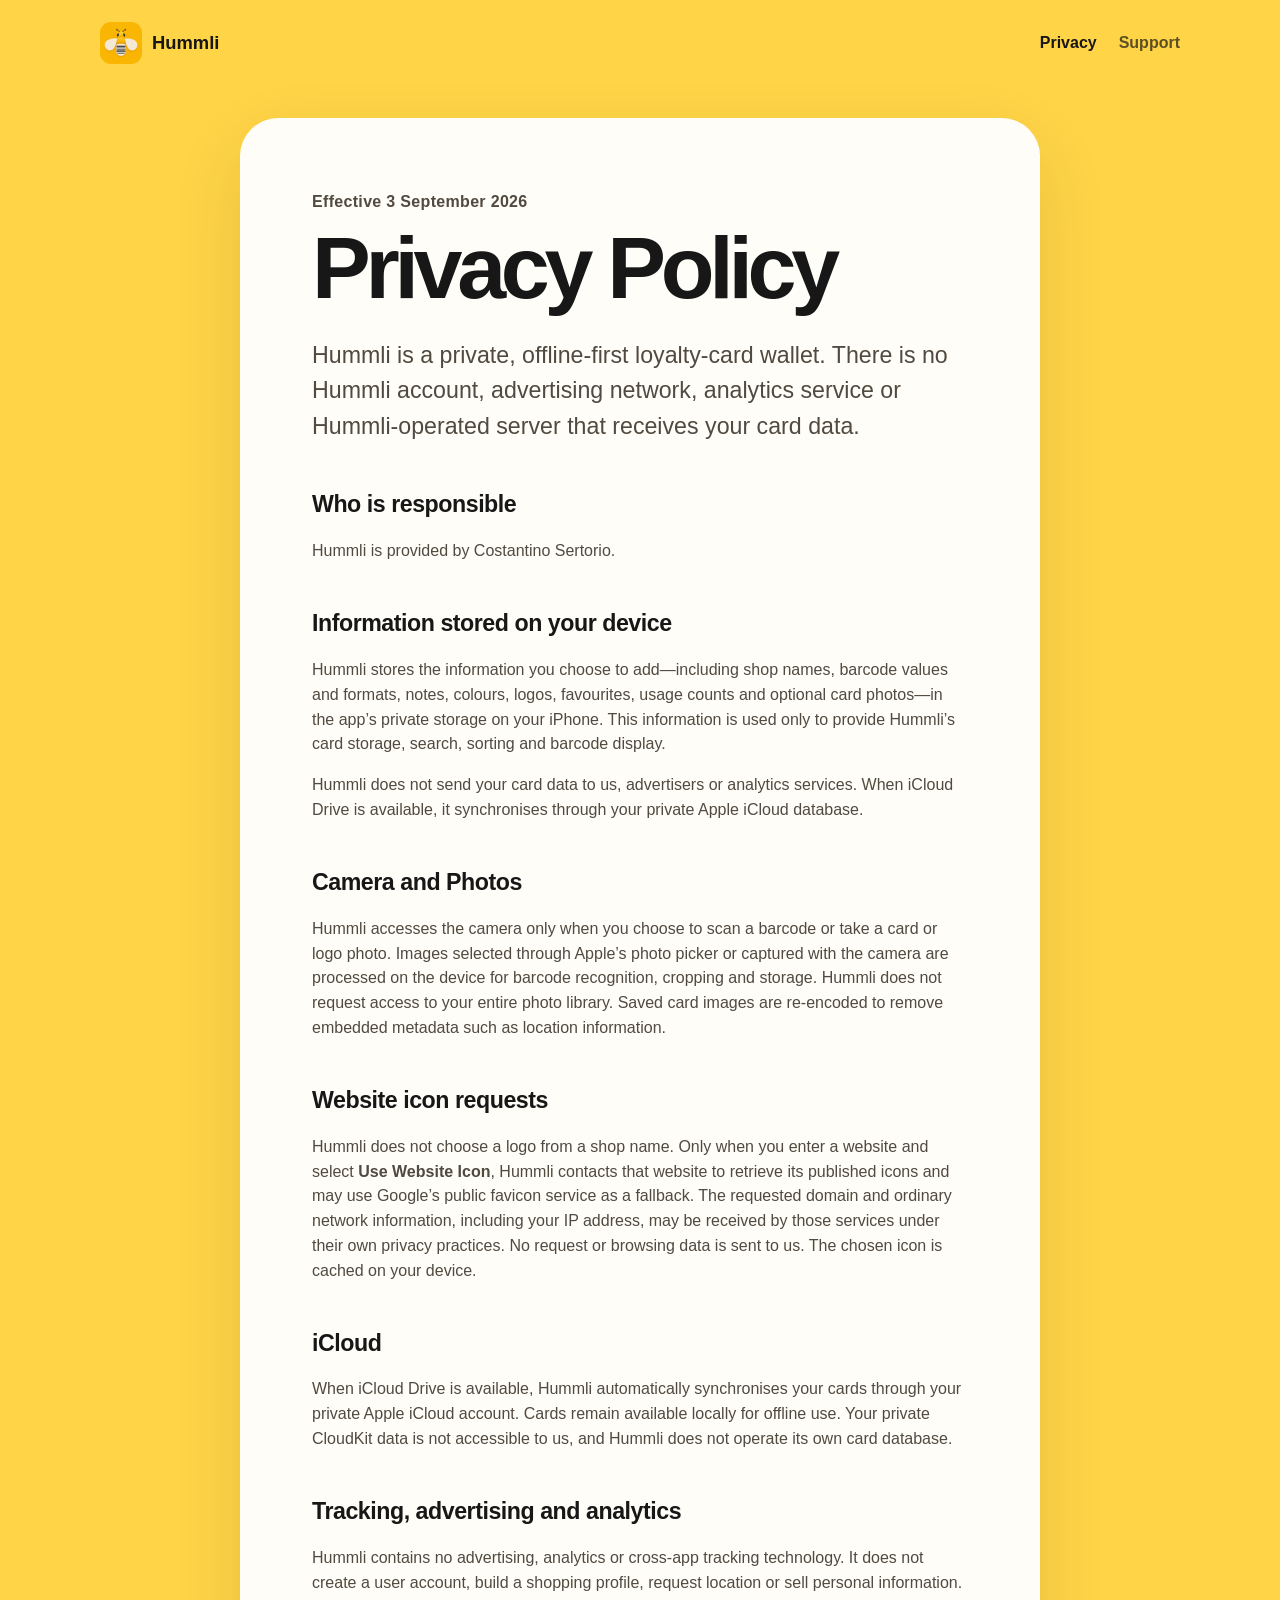
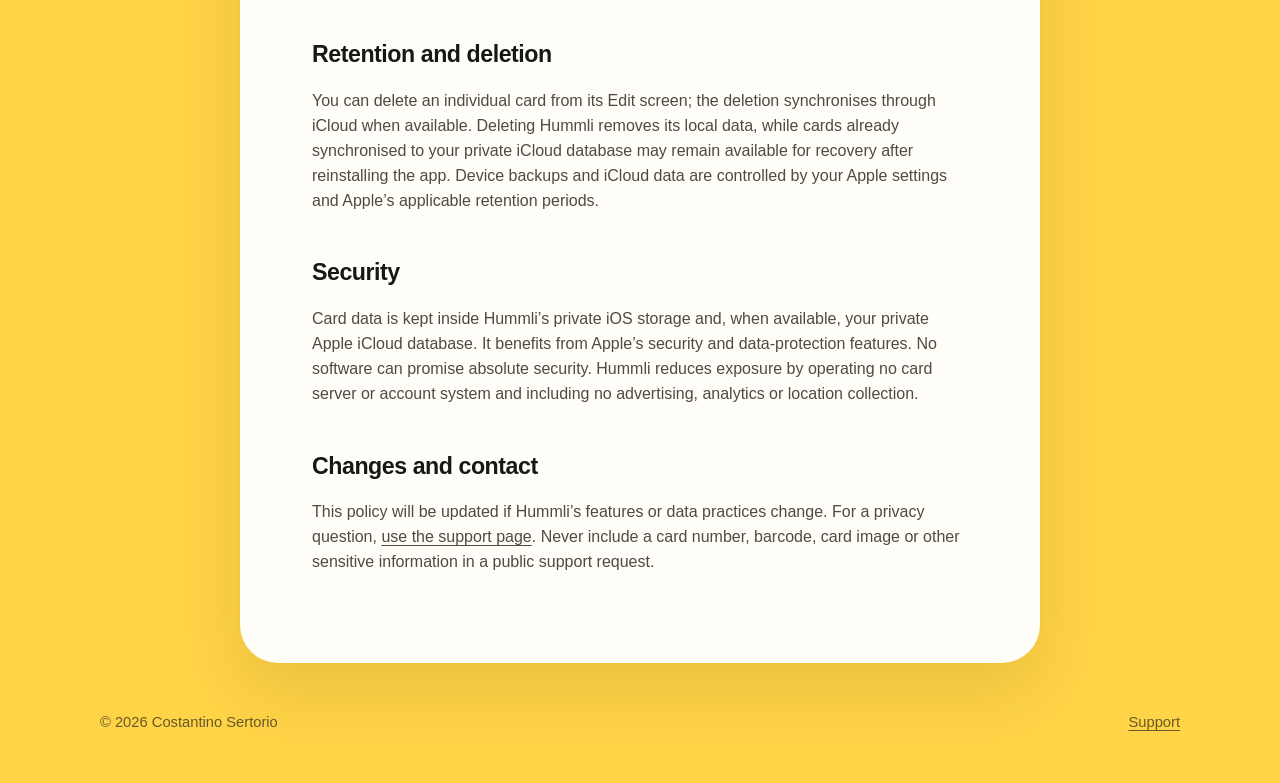
==== privacy/index.html @ f0541c65 "Update privacy copy for iCloud sync" ====
<!doctype html>
<html lang="en">
<head>
  <meta charset="utf-8">
  <meta name="viewport" content="width=device-width, initial-scale=1">
  <meta name="description" content="Hummli privacy policy.">
  <title>Privacy Policy — Hummli</title>
  <link rel="icon" href="../assets/hummli-icon.png">
  <link rel="stylesheet" href="../styles.css">
</head>
<body>
  <header class="nav shell">
    <a class="brand" href="../"><img src="../assets/hummli-icon.png" alt=""><span>Hummli</span></a>
    <nav aria-label="Main navigation"><a aria-current="page" href="./">Privacy</a><a href="../support/">Support</a></nav>
  </header>
  <main class="shell document">
    <p class="eyebrow">Effective 3 September 2026</p>
    <h1>Privacy Policy</h1>
    <p class="lede">Hummli is a private, offline-first loyalty-card wallet. There is no Hummli account, advertising network, analytics service or Hummli-operated server that receives your card data.</p>
    <h2>Who is responsible</h2>
    <p>Hummli is provided by Costantino Sertorio.</p>
    <h2>Information stored on your device</h2>
    <p>Hummli stores the information you choose to add—including shop names, barcode values and formats, notes, colours, logos, favourites, usage counts and optional card photos—in the app’s private storage on your iPhone. This information is used only to provide Hummli’s card storage, search, sorting and barcode display.</p>
    <p>Hummli does not send your card data to us, advertisers or analytics services. When iCloud Drive is available, it synchronises through your private Apple iCloud database.</p>
    <h2>Camera and Photos</h2>
    <p>Hummli accesses the camera only when you choose to scan a barcode or take a card or logo photo. Images selected through Apple’s photo picker or captured with the camera are processed on the device for barcode recognition, cropping and storage. Hummli does not request access to your entire photo library. Saved card images are re-encoded to remove embedded metadata such as location information.</p>
    <h2>Website icon requests</h2>
    <p>Hummli does not choose a logo from a shop name. Only when you enter a website and select <strong>Use Website Icon</strong>, Hummli contacts that website to retrieve its published icons and may use Google’s public favicon service as a fallback. The requested domain and ordinary network information, including your IP address, may be received by those services under their own privacy practices. No request or browsing data is sent to us. The chosen icon is cached on your device.</p>
    <h2>iCloud</h2>
    <p>When iCloud Drive is available, Hummli automatically synchronises your cards through your private Apple iCloud account. Cards remain available locally for offline use. Your private CloudKit data is not accessible to us, and Hummli does not operate its own card database.</p>
    <h2>Tracking, advertising and analytics</h2>
    <p>Hummli contains no advertising, analytics or cross-app tracking technology. It does not create a user account, build a shopping profile, request location or sell personal information.</p>
    <h2>Retention and deletion</h2>
    <p>You can delete an individual card from its Edit screen; the deletion synchronises through iCloud when available. Deleting Hummli removes its local data, while cards already synchronised to your private iCloud database may remain available for recovery after reinstalling the app. Device backups and iCloud data are controlled by your Apple settings and Apple’s applicable retention periods.</p>
    <h2>Security</h2>
    <p>Card data is kept inside Hummli’s private iOS storage and, when available, your private Apple iCloud database. It benefits from Apple’s security and data-protection features. No software can promise absolute security. Hummli reduces exposure by operating no card server or account system and including no advertising, analytics or location collection.</p>
    <h2>Changes and contact</h2>
    <p>This policy will be updated if Hummli’s features or data practices change. For a privacy question, <a href="../support/">use the support page</a>. Never include a card number, barcode, card image or other sensitive information in a public support request.</p>
  </main>
  <footer class="shell footer"><span>© 2026 Costantino Sertorio</span><a href="../support/">Support</a></footer>
</body>
</html>
---- styles.css ----
:root {
  color-scheme: light;
  --yellow: #ffd447;
  --ink: #171717;
  --paper: #fffdf7;
  --muted: #6e6657;
  --line: rgba(23, 23, 23, .14);
  font-family: -apple-system, BlinkMacSystemFont, "SF Pro Display", "Segoe UI", sans-serif;
}

* { box-sizing: border-box; }
html, body { min-height: 100%; background: var(--yellow); }
body { margin: 0; color: var(--ink); line-height: 1.55; }
a { color: inherit; text-underline-offset: .2em; }
.shell { width: min(1080px, calc(100% - 40px)); margin-inline: auto; }
.nav { display: flex; align-items: center; justify-content: space-between; min-height: 86px; }
.brand { display: inline-flex; gap: 10px; align-items: center; font-size: 1.15rem; font-weight: 760; text-decoration: none; }
.brand img { width: 42px; height: 42px; border-radius: 11px; }
nav { display: flex; gap: 22px; }
nav a { font-weight: 650; text-decoration: none; opacity: .7; }
nav a:hover, nav a[aria-current="page"] { opacity: 1; }
.hero { min-height: 650px; display: grid; grid-template-columns: 1.15fr .85fr; align-items: center; gap: 40px; overflow: hidden; }
.hero-copy { position: relative; z-index: 1; }
.eyebrow { margin: 0 0 12px; font-weight: 720; letter-spacing: .02em; }
h1 { font-size: clamp(3rem, 7vw, 6.5rem); line-height: .94; letter-spacing: -.06em; margin: 0 0 28px; }
.lede { max-width: 670px; font-size: clamp(1.15rem, 2vw, 1.45rem); color: var(--muted); }
.hero-bee { width: min(600px, 62vw); transform: rotate(-11deg) scale(1.35); opacity: .58; filter: drop-shadow(0 28px 45px rgba(73, 51, 0, .13)); }
.actions { display: flex; flex-wrap: wrap; gap: 12px; margin-top: 32px; }
.button { display: inline-flex; align-items: center; justify-content: center; min-height: 50px; padding: 0 21px; border-radius: 999px; font-weight: 720; text-decoration: none; }
.primary { background: var(--ink); color: white; }
.secondary { background: rgba(255,255,255,.38); border: 1px solid var(--line); }
.principles { display: grid; grid-template-columns: repeat(3, 1fr); gap: 14px; padding-bottom: 64px; }
.principles article { padding: 24px; border-radius: 24px; background: rgba(255,255,255,.42); border: 1px solid rgba(255,255,255,.48); }
.principles strong, .principles span { display: block; }
.principles strong { font-size: 1.1rem; margin-bottom: 5px; }
.principles span { color: var(--muted); }
.document { max-width: 800px; background: var(--paper); border-radius: 38px; padding: clamp(28px, 6vw, 72px); margin-top: 32px; box-shadow: 0 28px 70px rgba(71, 47, 0, .12); }
.document h1 { font-size: clamp(3rem, 8vw, 5.5rem); }
.document h2 { margin: 42px 0 8px; font-size: 1.45rem; letter-spacing: -.02em; }
.document p { color: #504a40; }
.support .button { margin: 18px 0 12px; }
.warning { margin: 16px 0 44px; padding: 18px 20px; background: #fff2c2; border: 1px solid #e9c85d; border-radius: 16px; }
details { border-top: 1px solid var(--line); padding: 18px 0; }
details:last-of-type { border-bottom: 1px solid var(--line); }
summary { cursor: pointer; font-weight: 700; }
.footer { min-height: 120px; display: flex; align-items: center; justify-content: space-between; color: rgba(23,23,23,.65); font-size: .92rem; }

@media (max-width: 720px) {
  .shell { width: min(100% - 28px, 1080px); }
  .nav { min-height: 72px; }
  .hero { min-height: 690px; grid-template-columns: 1fr; align-content: center; position: relative; }
  .hero-bee { position: absolute; width: 470px; right: -210px; bottom: 5px; opacity: .28; }
  .principles { grid-template-columns: 1fr; }
  .document { margin-top: 14px; border-radius: 28px; }
  nav { gap: 14px; }
}

@media (prefers-color-scheme: dark) {
  :root { color-scheme: dark; --yellow: #eebd2e; --paper: #1e1d1a; --muted: #746b5c; }
  .document { color: #f8f5ec; }
  .document p { color: #c8c1b4; }
  .document .lede { color: #b8b0a2; }
  .document a { color: #ffd447; }
  .warning { color: #171717; }
}
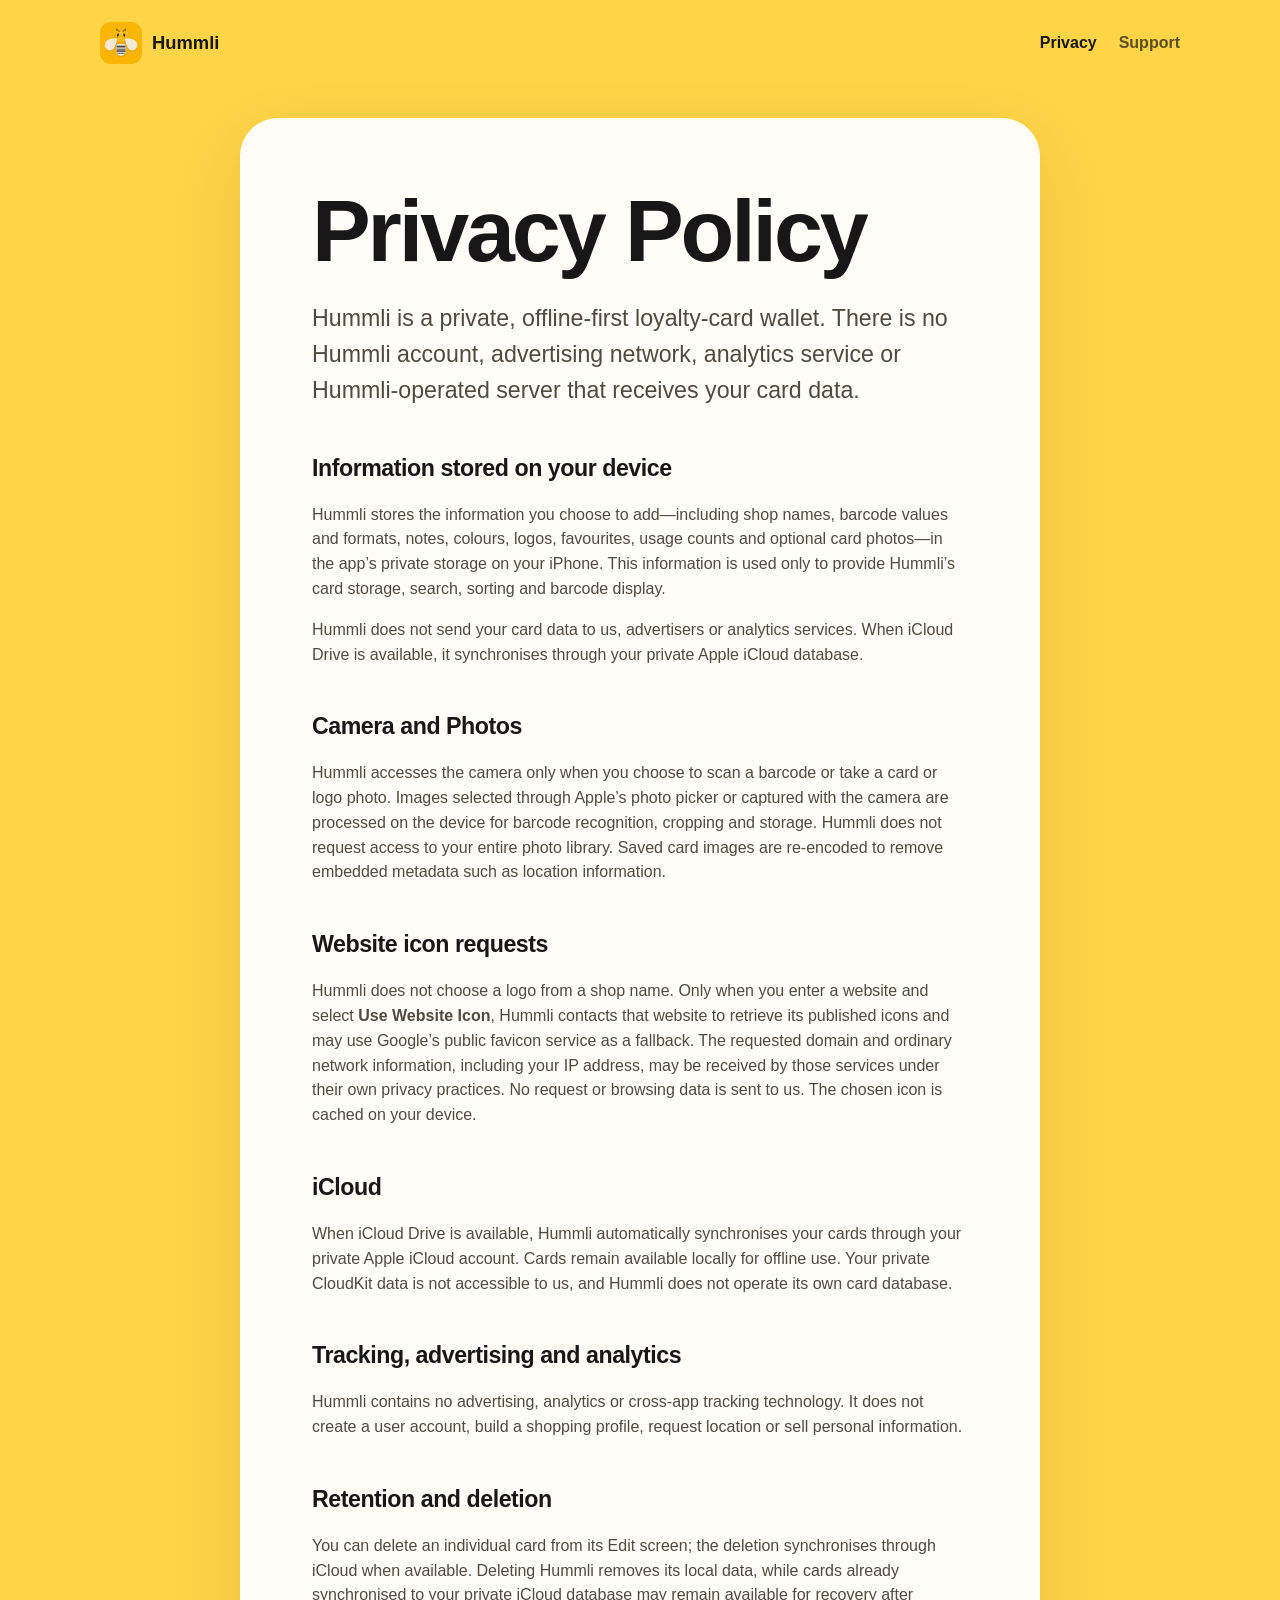
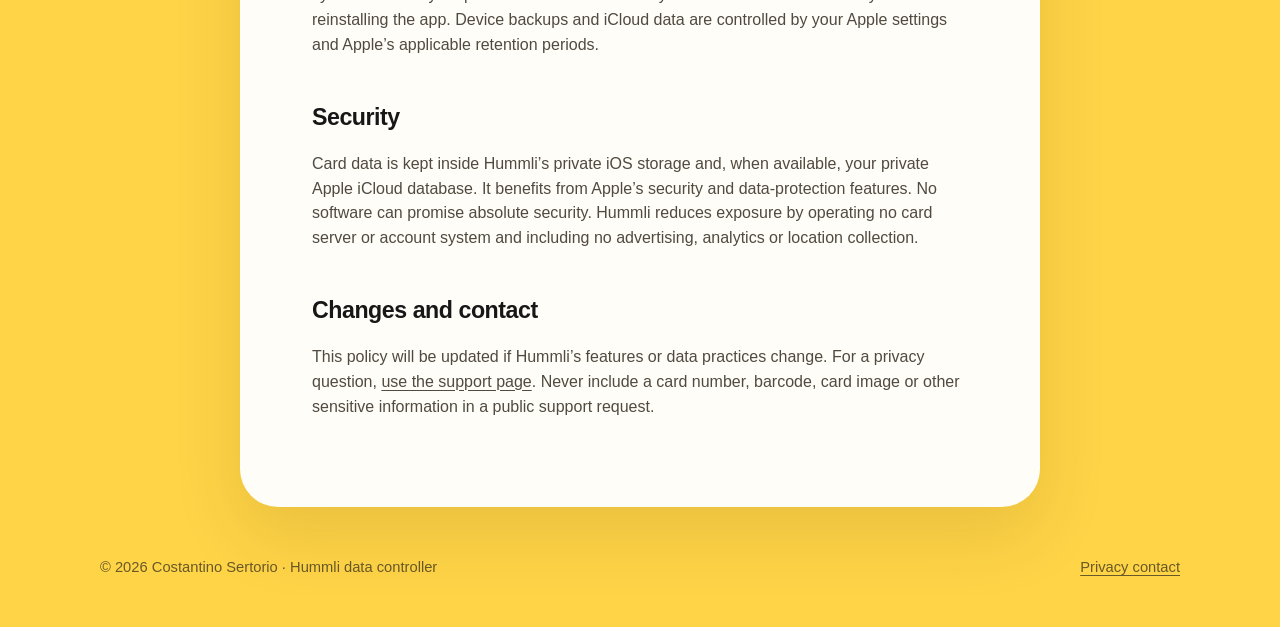
==== commit becfaaa2: "Refine privacy page hierarchy" ====
--- a/privacy/index.html
+++ b/privacy/index.html
@@ -14,11 +14,8 @@
     <nav aria-label="Main navigation"><a aria-current="page" href="./">Privacy</a><a href="../support/">Support</a></nav>
   </header>
   <main class="shell document">
-    <p class="eyebrow">Effective 3 September 2026</p>
     <h1>Privacy Policy</h1>
     <p class="lede">Hummli is a private, offline-first loyalty-card wallet. There is no Hummli account, advertising network, analytics service or Hummli-operated server that receives your card data.</p>
-    <h2>Who is responsible</h2>
-    <p>Hummli is provided by Costantino Sertorio.</p>
     <h2>Information stored on your device</h2>
     <p>Hummli stores the information you choose to add—including shop names, barcode values and formats, notes, colours, logos, favourites, usage counts and optional card photos—in the app’s private storage on your iPhone. This information is used only to provide Hummli’s card storage, search, sorting and barcode display.</p>
     <p>Hummli does not send your card data to us, advertisers or analytics services. When iCloud Drive is available, it synchronises through your private Apple iCloud database.</p>
@@ -37,6 +34,6 @@
     <h2>Changes and contact</h2>
     <p>This policy will be updated if Hummli’s features or data practices change. For a privacy question, <a href="../support/">use the support page</a>. Never include a card number, barcode, card image or other sensitive information in a public support request.</p>
   </main>
-  <footer class="shell footer"><span>© 2026 Costantino Sertorio</span><a href="../support/">Support</a></footer>
+  <footer class="shell footer"><span>© 2026 Costantino Sertorio · Hummli data controller</span><a href="../support/">Privacy contact</a></footer>
 </body>
 </html>
--- a/styles.css
+++ b/styles.css
@@ -35,7 +35,7 @@
 .principles strong { font-size: 1.1rem; margin-bottom: 5px; }
 .principles span { color: var(--muted); }
 .document { max-width: 800px; background: var(--paper); border-radius: 38px; padding: clamp(28px, 6vw, 72px); margin-top: 32px; box-shadow: 0 28px 70px rgba(71, 47, 0, .12); }
-.document h1 { font-size: clamp(3rem, 8vw, 5.5rem); }
+.document h1 { font-size: clamp(3rem, 8vw, 5.5rem); letter-spacing: -.035em; }
 .document h2 { margin: 42px 0 8px; font-size: 1.45rem; letter-spacing: -.02em; }
 .document p { color: #504a40; }
 .support .button { margin: 18px 0 12px; }
@@ -43,7 +43,7 @@
 details { border-top: 1px solid var(--line); padding: 18px 0; }
 details:last-of-type { border-bottom: 1px solid var(--line); }
 summary { cursor: pointer; font-weight: 700; }
-.footer { min-height: 120px; display: flex; align-items: center; justify-content: space-between; color: rgba(23,23,23,.65); font-size: .92rem; }
+.footer { min-height: 120px; display: flex; flex-wrap: wrap; gap: 16px; align-items: center; justify-content: space-between; color: rgba(23,23,23,.65); font-size: .92rem; }
 
 @media (max-width: 720px) {
   .shell { width: min(100% - 28px, 1080px); }
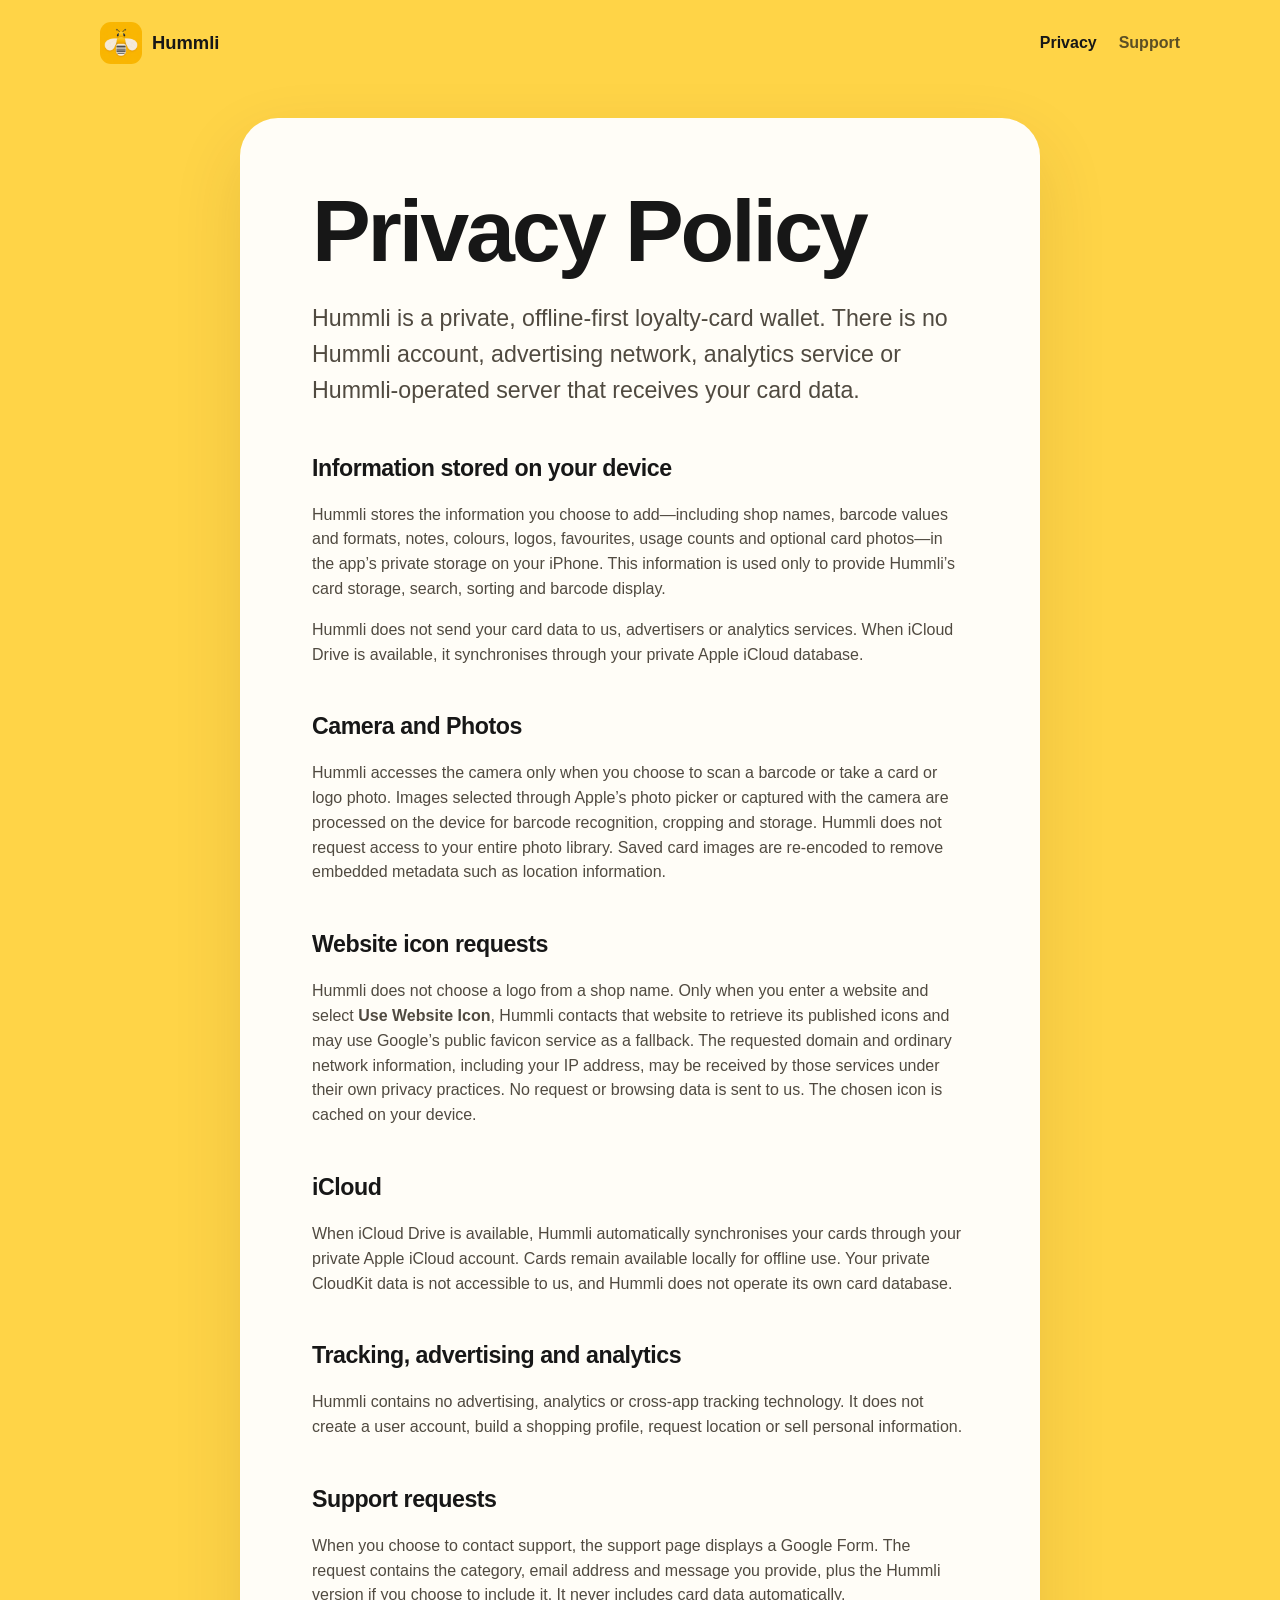
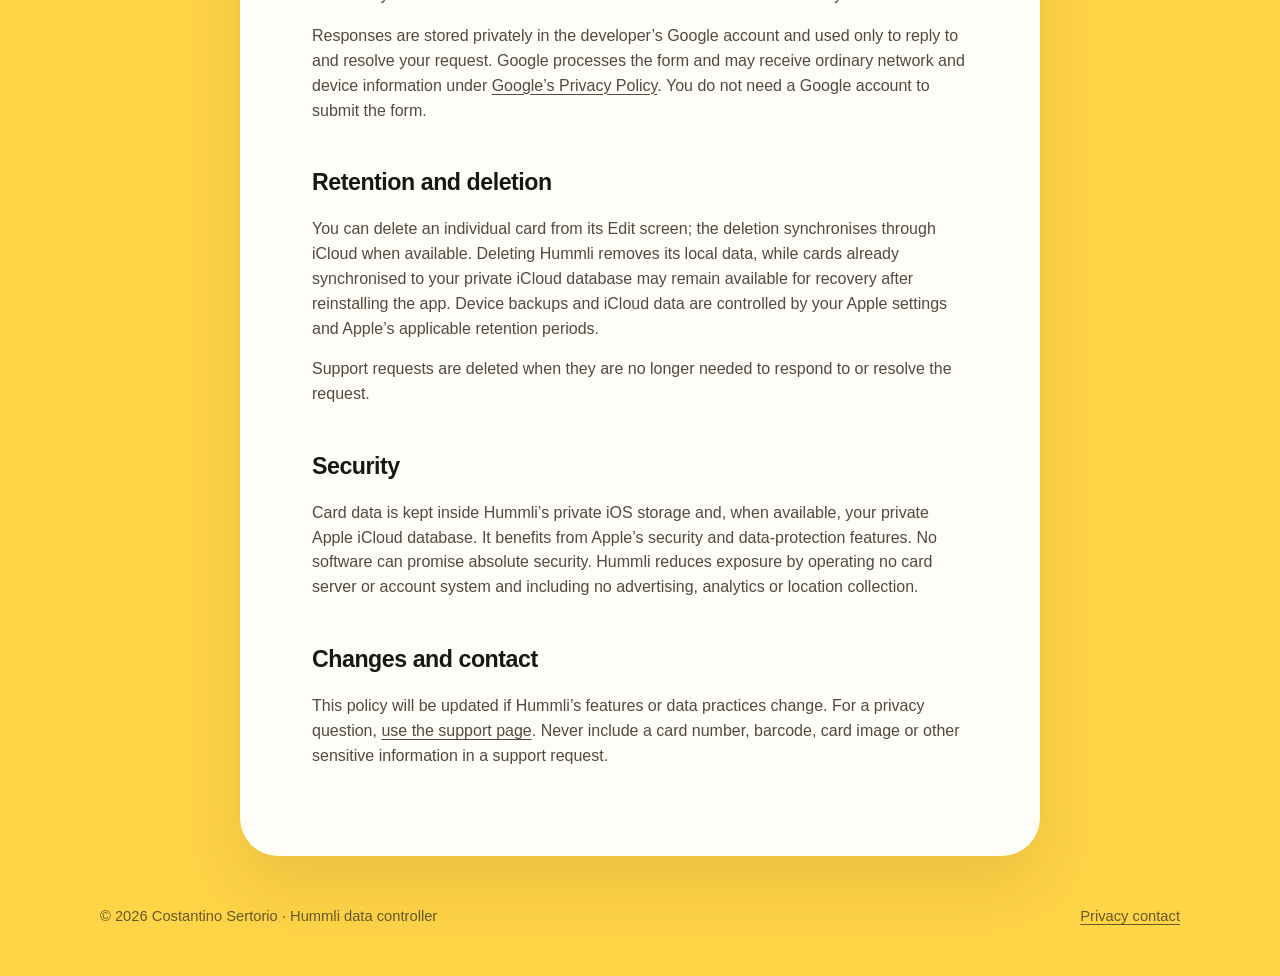
==== commit f3d937ca: "Replace GitHub issue flow with support form" ====
--- a/privacy/index.html
+++ b/privacy/index.html
@@ -27,12 +27,16 @@
     <p>When iCloud Drive is available, Hummli automatically synchronises your cards through your private Apple iCloud account. Cards remain available locally for offline use. Your private CloudKit data is not accessible to us, and Hummli does not operate its own card database.</p>
     <h2>Tracking, advertising and analytics</h2>
     <p>Hummli contains no advertising, analytics or cross-app tracking technology. It does not create a user account, build a shopping profile, request location or sell personal information.</p>
+    <h2>Support requests</h2>
+    <p>When you choose to contact support, the support page displays a Google Form. The request contains the category, email address and message you provide, plus the Hummli version if you choose to include it. It never includes card data automatically.</p>
+    <p>Responses are stored privately in the developer’s Google account and used only to reply to and resolve your request. Google processes the form and may receive ordinary network and device information under <a href="https://policies.google.com/privacy">Google’s Privacy Policy</a>. You do not need a Google account to submit the form.</p>
     <h2>Retention and deletion</h2>
     <p>You can delete an individual card from its Edit screen; the deletion synchronises through iCloud when available. Deleting Hummli removes its local data, while cards already synchronised to your private iCloud database may remain available for recovery after reinstalling the app. Device backups and iCloud data are controlled by your Apple settings and Apple’s applicable retention periods.</p>
+    <p>Support requests are deleted when they are no longer needed to respond to or resolve the request.</p>
     <h2>Security</h2>
     <p>Card data is kept inside Hummli’s private iOS storage and, when available, your private Apple iCloud database. It benefits from Apple’s security and data-protection features. No software can promise absolute security. Hummli reduces exposure by operating no card server or account system and including no advertising, analytics or location collection.</p>
     <h2>Changes and contact</h2>
-    <p>This policy will be updated if Hummli’s features or data practices change. For a privacy question, <a href="../support/">use the support page</a>. Never include a card number, barcode, card image or other sensitive information in a public support request.</p>
+    <p>This policy will be updated if Hummli’s features or data practices change. For a privacy question, <a href="../support/">use the support page</a>. Never include a card number, barcode, card image or other sensitive information in a support request.</p>
   </main>
   <footer class="shell footer"><span>© 2026 Costantino Sertorio · Hummli data controller</span><a href="../support/">Privacy contact</a></footer>
 </body>
--- a/styles.css
+++ b/styles.css
@@ -38,8 +38,14 @@
 .document h1 { font-size: clamp(3rem, 8vw, 5.5rem); letter-spacing: -.035em; }
 .document h2 { margin: 42px 0 8px; font-size: 1.45rem; letter-spacing: -.02em; }
 .document p { color: #504a40; }
-.support .button { margin: 18px 0 12px; }
 .warning { margin: 16px 0 44px; padding: 18px 20px; background: #fff2c2; border: 1px solid #e9c85d; border-radius: 16px; }
+.support-form { margin: 0 calc(clamp(28px, 6vw, 72px) * -1) 48px; border-block: 1px solid var(--line); background: #f5f2ec; }
+.support-form-heading { display: flex; align-items: flex-end; justify-content: space-between; gap: 24px; padding: 30px clamp(28px, 6vw, 72px) 22px; }
+.support-form-heading h2 { margin: 2px 0 6px; }
+.support-form-heading p { margin: 0; }
+.support-form-heading .eyebrow { color: var(--ink); font-size: .82rem; text-transform: uppercase; letter-spacing: .08em; }
+.form-link { flex: 0 0 auto; font-weight: 700; font-size: .92rem; }
+.support-form-frame { display: block; width: 100%; min-height: 1080px; border: 0; background: #f5f2ec; }
 details { border-top: 1px solid var(--line); padding: 18px 0; }
 details:last-of-type { border-bottom: 1px solid var(--line); }
 summary { cursor: pointer; font-weight: 700; }
@@ -52,6 +58,8 @@
   .hero-bee { position: absolute; width: 470px; right: -210px; bottom: 5px; opacity: .28; }
   .principles { grid-template-columns: 1fr; }
   .document { margin-top: 14px; border-radius: 28px; }
+  .support-form-heading { align-items: flex-start; flex-direction: column; gap: 12px; }
+  .support-form-frame { min-height: 1180px; }
   nav { gap: 14px; }
 }
 
@@ -62,4 +70,6 @@
   .document .lede { color: #b8b0a2; }
   .document a { color: #ffd447; }
   .warning { color: #171717; }
+  .support-form { background: #25231f; }
+  .support-form-heading .eyebrow { color: #f8f5ec; }
 }
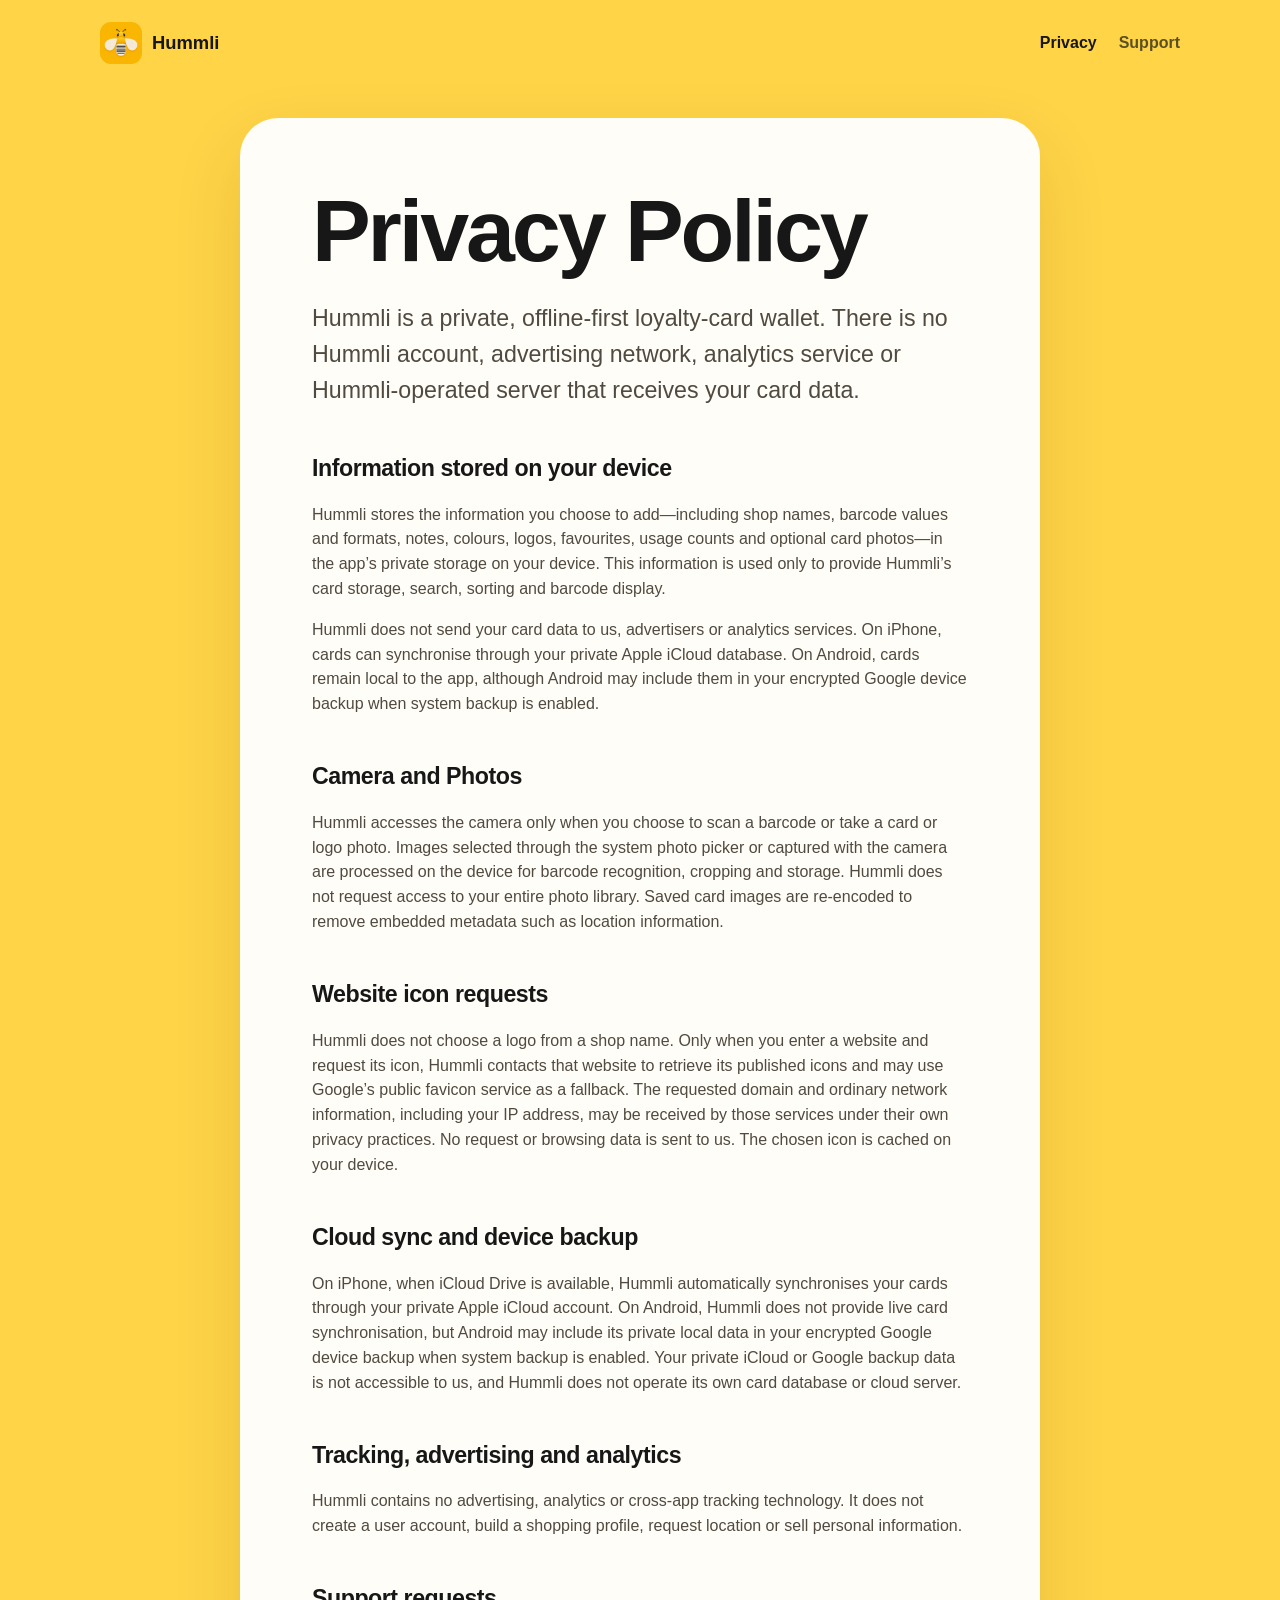
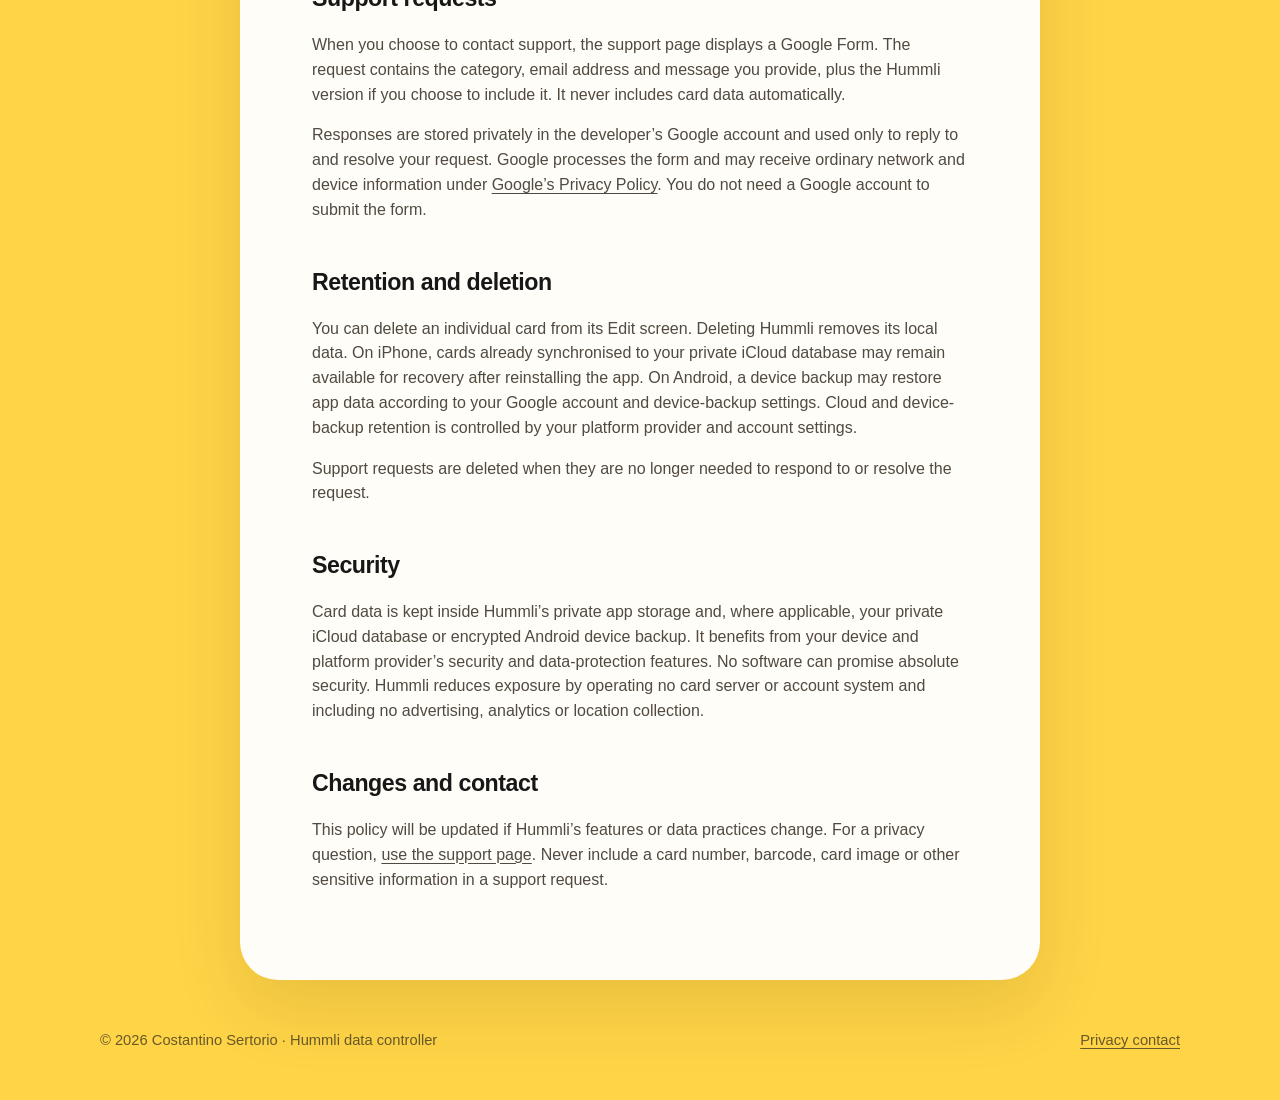
==== commit 4e429e45: "Update privacy policy for Android" ====
--- a/privacy/index.html
+++ b/privacy/index.html
@@ -5,7 +5,8 @@
   <meta name="viewport" content="width=device-width, initial-scale=1">
   <meta name="description" content="Hummli privacy policy.">
   <title>Privacy Policy — Hummli</title>
-  <link rel="icon" href="../assets/hummli-icon.png">
+  <link rel="icon" type="image/png" sizes="16x16" href="../assets/favicon-16.png?v=5">
+  <link rel="icon" type="image/png" sizes="32x32" href="../assets/favicon-32.png?v=5">
   <link rel="stylesheet" href="../styles.css">
 </head>
 <body>
@@ -17,24 +18,24 @@
     <h1>Privacy Policy</h1>
     <p class="lede">Hummli is a private, offline-first loyalty-card wallet. There is no Hummli account, advertising network, analytics service or Hummli-operated server that receives your card data.</p>
     <h2>Information stored on your device</h2>
-    <p>Hummli stores the information you choose to add—including shop names, barcode values and formats, notes, colours, logos, favourites, usage counts and optional card photos—in the app’s private storage on your iPhone. This information is used only to provide Hummli’s card storage, search, sorting and barcode display.</p>
-    <p>Hummli does not send your card data to us, advertisers or analytics services. When iCloud Drive is available, it synchronises through your private Apple iCloud database.</p>
+    <p>Hummli stores the information you choose to add—including shop names, barcode values and formats, notes, colours, logos, favourites, usage counts and optional card photos—in the app’s private storage on your device. This information is used only to provide Hummli’s card storage, search, sorting and barcode display.</p>
+    <p>Hummli does not send your card data to us, advertisers or analytics services. On iPhone, cards can synchronise through your private Apple iCloud database. On Android, cards remain local to the app, although Android may include them in your encrypted Google device backup when system backup is enabled.</p>
     <h2>Camera and Photos</h2>
-    <p>Hummli accesses the camera only when you choose to scan a barcode or take a card or logo photo. Images selected through Apple’s photo picker or captured with the camera are processed on the device for barcode recognition, cropping and storage. Hummli does not request access to your entire photo library. Saved card images are re-encoded to remove embedded metadata such as location information.</p>
+    <p>Hummli accesses the camera only when you choose to scan a barcode or take a card or logo photo. Images selected through the system photo picker or captured with the camera are processed on the device for barcode recognition, cropping and storage. Hummli does not request access to your entire photo library. Saved card images are re-encoded to remove embedded metadata such as location information.</p>
     <h2>Website icon requests</h2>
-    <p>Hummli does not choose a logo from a shop name. Only when you enter a website and select <strong>Use Website Icon</strong>, Hummli contacts that website to retrieve its published icons and may use Google’s public favicon service as a fallback. The requested domain and ordinary network information, including your IP address, may be received by those services under their own privacy practices. No request or browsing data is sent to us. The chosen icon is cached on your device.</p>
-    <h2>iCloud</h2>
-    <p>When iCloud Drive is available, Hummli automatically synchronises your cards through your private Apple iCloud account. Cards remain available locally for offline use. Your private CloudKit data is not accessible to us, and Hummli does not operate its own card database.</p>
+    <p>Hummli does not choose a logo from a shop name. Only when you enter a website and request its icon, Hummli contacts that website to retrieve its published icons and may use Google’s public favicon service as a fallback. The requested domain and ordinary network information, including your IP address, may be received by those services under their own privacy practices. No request or browsing data is sent to us. The chosen icon is cached on your device.</p>
+    <h2>Cloud sync and device backup</h2>
+    <p>On iPhone, when iCloud Drive is available, Hummli automatically synchronises your cards through your private Apple iCloud account. On Android, Hummli does not provide live card synchronisation, but Android may include its private local data in your encrypted Google device backup when system backup is enabled. Your private iCloud or Google backup data is not accessible to us, and Hummli does not operate its own card database or cloud server.</p>
     <h2>Tracking, advertising and analytics</h2>
     <p>Hummli contains no advertising, analytics or cross-app tracking technology. It does not create a user account, build a shopping profile, request location or sell personal information.</p>
     <h2>Support requests</h2>
     <p>When you choose to contact support, the support page displays a Google Form. The request contains the category, email address and message you provide, plus the Hummli version if you choose to include it. It never includes card data automatically.</p>
     <p>Responses are stored privately in the developer’s Google account and used only to reply to and resolve your request. Google processes the form and may receive ordinary network and device information under <a href="https://policies.google.com/privacy">Google’s Privacy Policy</a>. You do not need a Google account to submit the form.</p>
     <h2>Retention and deletion</h2>
-    <p>You can delete an individual card from its Edit screen; the deletion synchronises through iCloud when available. Deleting Hummli removes its local data, while cards already synchronised to your private iCloud database may remain available for recovery after reinstalling the app. Device backups and iCloud data are controlled by your Apple settings and Apple’s applicable retention periods.</p>
+    <p>You can delete an individual card from its Edit screen. Deleting Hummli removes its local data. On iPhone, cards already synchronised to your private iCloud database may remain available for recovery after reinstalling the app. On Android, a device backup may restore app data according to your Google account and device-backup settings. Cloud and device-backup retention is controlled by your platform provider and account settings.</p>
     <p>Support requests are deleted when they are no longer needed to respond to or resolve the request.</p>
     <h2>Security</h2>
-    <p>Card data is kept inside Hummli’s private iOS storage and, when available, your private Apple iCloud database. It benefits from Apple’s security and data-protection features. No software can promise absolute security. Hummli reduces exposure by operating no card server or account system and including no advertising, analytics or location collection.</p>
+    <p>Card data is kept inside Hummli’s private app storage and, where applicable, your private iCloud database or encrypted Android device backup. It benefits from your device and platform provider’s security and data-protection features. No software can promise absolute security. Hummli reduces exposure by operating no card server or account system and including no advertising, analytics or location collection.</p>
     <h2>Changes and contact</h2>
     <p>This policy will be updated if Hummli’s features or data practices change. For a privacy question, <a href="../support/">use the support page</a>. Never include a card number, barcode, card image or other sensitive information in a support request.</p>
   </main>
